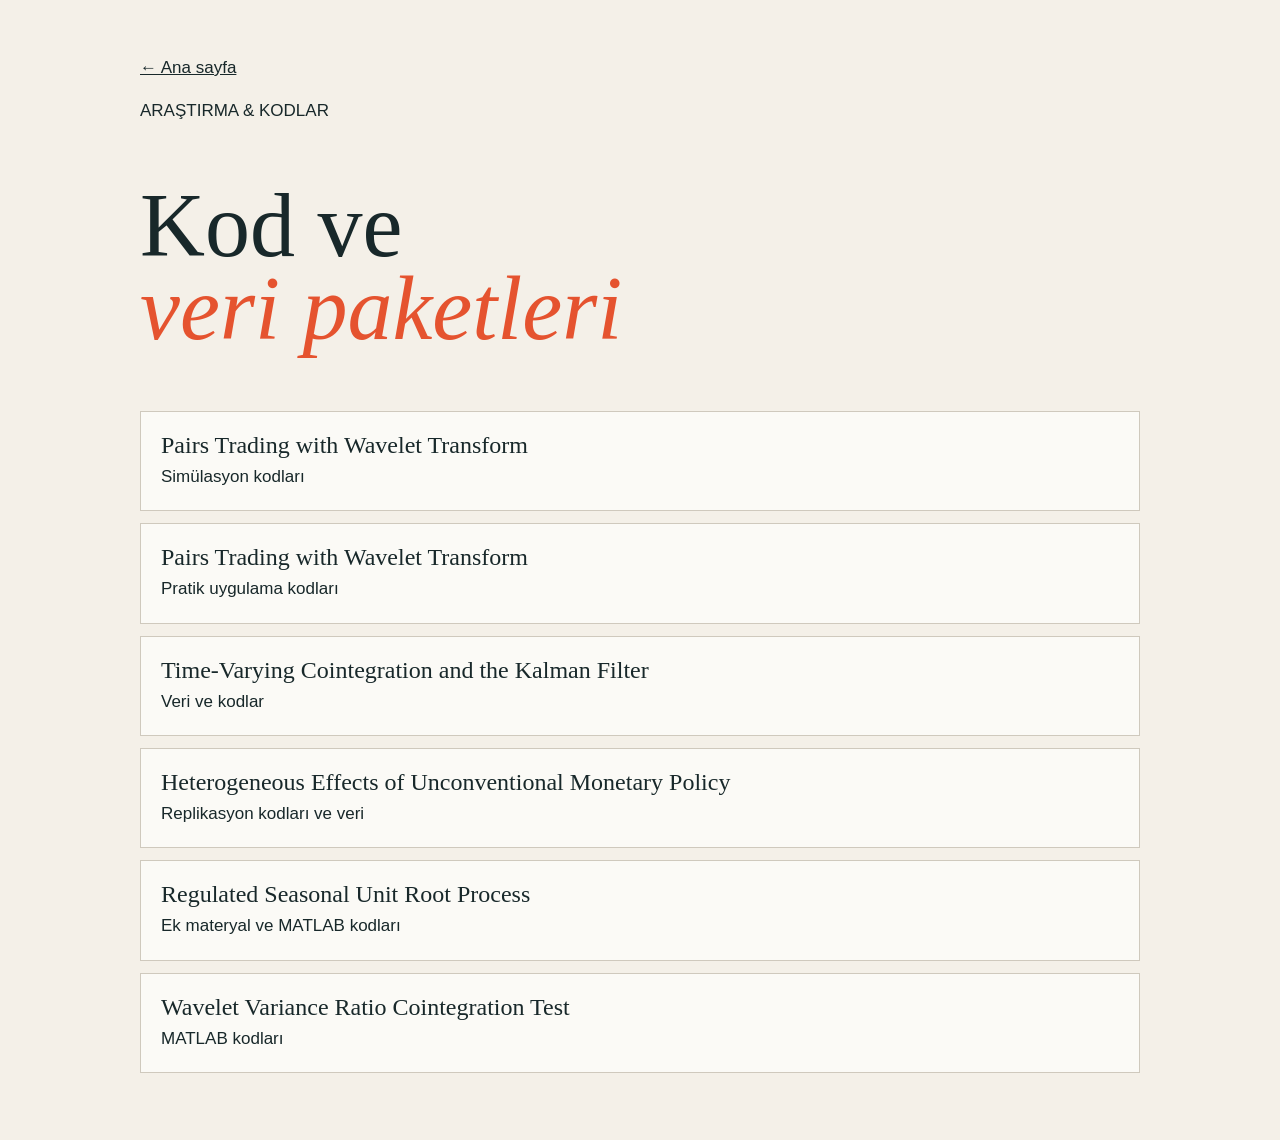
==== arastirma/index.html @ 459da1a3 "Add static GitHub Pages site" ====
<!doctype html><html lang="tr"><meta charset="utf-8"><meta name="viewport" content="width=device-width,initial-scale=1"><title>Araştırma & Kodlar</title><style>body{max-width:1000px;margin:auto;padding:55px 7vw;background:#f4f0e8;color:#18282a;font:17px/1.55 Arial}h1{font:clamp(48px,8vw,90px)/.92 Georgia,serif}em{color:#e5532f}.card{display:block;margin:12px 0;padding:20px;border:1px solid #cfc9bd;background:#fbfaf6;color:inherit;text-decoration:none}.card b{display:block;font:24px Georgia,serif;margin-bottom:5px}.back{color:#18282a}</style><a class="back" href="../">← Ana sayfa</a><p>ARAŞTIRMA & KODLAR</p><h1>Kod ve<br><em>veri paketleri</em></h1><a class="card" href="../public/codes/wavelet-pairs-trading-simulation-codes.zip"><b>Pairs Trading with Wavelet Transform</b>Simülasyon kodları</a><a class="card" href="../public/codes/wavelet-pairs-trading-practical-implementation.zip"><b>Pairs Trading with Wavelet Transform</b>Pratik uygulama kodları</a><a class="card" href="../public/codes/time-varying-cointegration-codes-and-data.zip"><b>Time-Varying Cointegration and the Kalman Filter</b>Veri ve kodlar</a><a class="card" href="../public/codes/monetary-policy-replication-codes-and-data.zip"><b>Heterogeneous Effects of Unconventional Monetary Policy</b>Replikasyon kodları ve veri</a><a class="card" href="../public/codes/regulated-seasonal-unit-root-supplementary-material.zip"><b>Regulated Seasonal Unit Root Process</b>Ek materyal ve MATLAB kodları</a><a class="card" href="../public/codes/wavelet-variance-ratio-codes.zip"><b>Wavelet Variance Ratio Cointegration Test</b>MATLAB kodları</a></html>
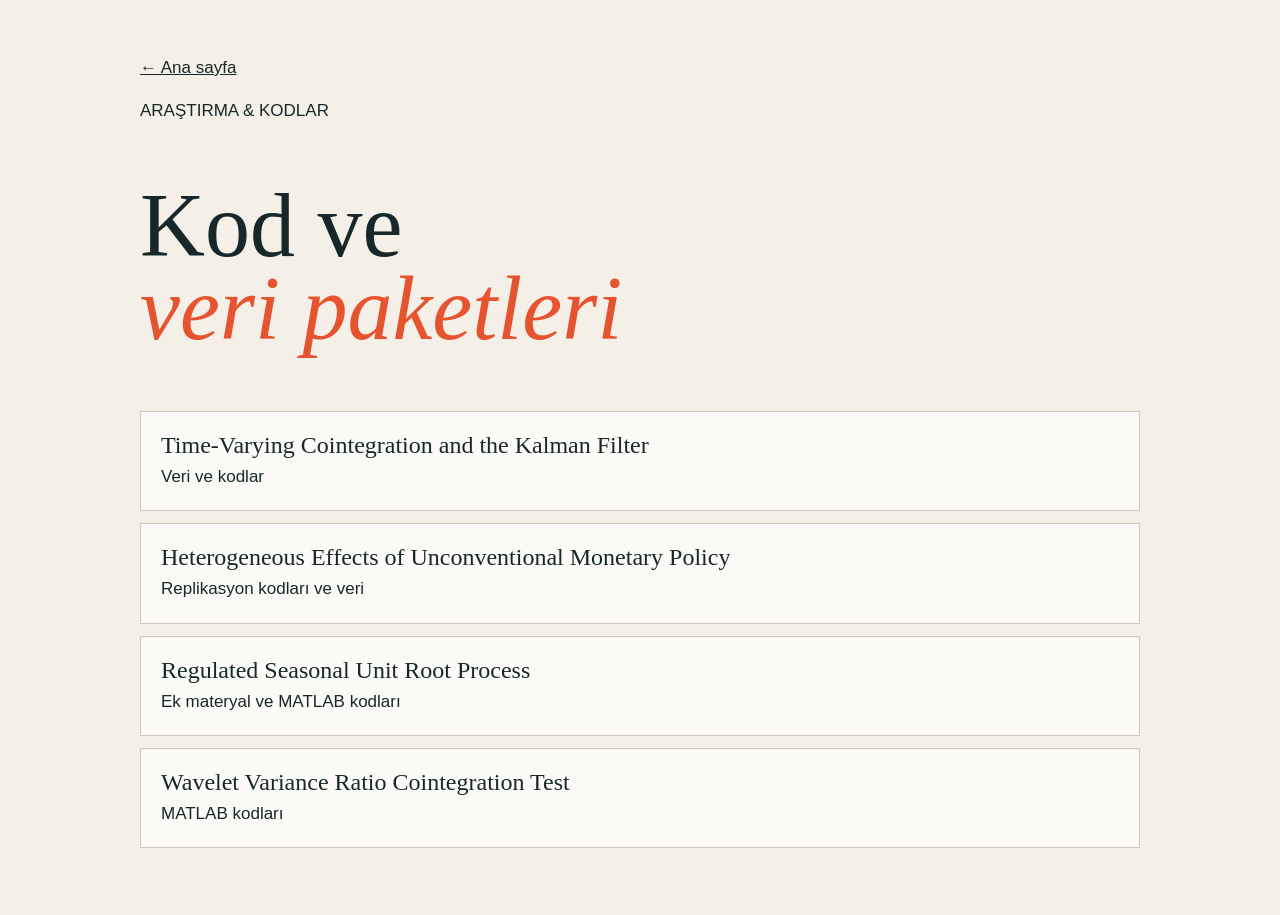
==== commit 5a5ea683: "Remove wavelet pairs trading code links from research page" ====
--- a/arastirma/index.html
+++ b/arastirma/index.html
@@ -1 +1 @@
-<!doctype html><html lang="tr"><meta charset="utf-8"><meta name="viewport" content="width=device-width,initial-scale=1"><title>Araştırma & Kodlar</title><style>body{max-width:1000px;margin:auto;padding:55px 7vw;background:#f4f0e8;color:#18282a;font:17px/1.55 Arial}h1{font:clamp(48px,8vw,90px)/.92 Georgia,serif}em{color:#e5532f}.card{display:block;margin:12px 0;padding:20px;border:1px solid #cfc9bd;background:#fbfaf6;color:inherit;text-decoration:none}.card b{display:block;font:24px Georgia,serif;margin-bottom:5px}.back{color:#18282a}</style><a class="back" href="../">← Ana sayfa</a><p>ARAŞTIRMA & KODLAR</p><h1>Kod ve<br><em>veri paketleri</em></h1><a class="card" href="../public/codes/wavelet-pairs-trading-simulation-codes.zip"><b>Pairs Trading with Wavelet Transform</b>Simülasyon kodları</a><a class="card" href="../public/codes/wavelet-pairs-trading-practical-implementation.zip"><b>Pairs Trading with Wavelet Transform</b>Pratik uygulama kodları</a><a class="card" href="../public/codes/time-varying-cointegration-codes-and-data.zip"><b>Time-Varying Cointegration and the Kalman Filter</b>Veri ve kodlar</a><a class="card" href="../public/codes/monetary-policy-replication-codes-and-data.zip"><b>Heterogeneous Effects of Unconventional Monetary Policy</b>Replikasyon kodları ve veri</a><a class="card" href="../public/codes/regulated-seasonal-unit-root-supplementary-material.zip"><b>Regulated Seasonal Unit Root Process</b>Ek materyal ve MATLAB kodları</a><a class="card" href="../public/codes/wavelet-variance-ratio-codes.zip"><b>Wavelet Variance Ratio Cointegration Test</b>MATLAB kodları</a></html>
+<!doctype html><html lang="tr"><meta charset="utf-8"><meta name="viewport" content="width=device-width,initial-scale=1"><title>Araştırma & Kodlar</title><style>body{max-width:1000px;margin:auto;padding:55px 7vw;background:#f4f0e8;color:#18282a;font:17px/1.55 Arial}h1{font:clamp(48px,8vw,90px)/.92 Georgia,serif}em{color:#e5532f}.card{display:block;margin:12px 0;padding:20px;border:1px solid #cfc9bd;background:#fbfaf6;color:inherit;text-decoration:none}.card b{display:block;font:24px Georgia,serif;margin-bottom:5px}.back{color:#18282a}</style><link rel="stylesheet" href="../site-preferences.css"><a class="back" href="../">← Ana sayfa</a><p>ARAŞTIRMA & KODLAR</p><h1>Kod ve<br><em>veri paketleri</em></h1><a class="card" href="../public/codes/time-varying-cointegration-codes-and-data.zip"><b>Time-Varying Cointegration and the Kalman Filter</b>Veri ve kodlar</a><a class="card" href="../public/codes/monetary-policy-replication-codes-and-data.zip"><b>Heterogeneous Effects of Unconventional Monetary Policy</b>Replikasyon kodları ve veri</a><a class="card" href="../public/codes/regulated-seasonal-unit-root-supplementary-material.zip"><b>Regulated Seasonal Unit Root Process</b>Ek materyal ve MATLAB kodları</a><a class="card" href="../public/codes/wavelet-variance-ratio-codes.zip"><b>Wavelet Variance Ratio Cointegration Test</b>MATLAB kodları</a></html>
--- a/site-preferences.css
+++ b/site-preferences.css
@@ -0,0 +1,39 @@
+/*
+  GitHub üzerinden okunabilirlik ayarları:
+  Aşağıdaki sayıları büyütüp küçülterek tüm ana sayfa yardımcı metinlerini
+  tek noktadan güncelleyebilirsiniz.
+*/
+:root {
+  --menu-font-size: 28px;
+  --action-font-size: 28px;
+  --section-label-font-size: 24px;
+  --location-font-size: 26px;
+}
+
+/* Ana sayfa: menü, düğmeler, bölüm etiketleri ve konum bilgisi */
+.navlinks,
+.navcta {
+  font-size: var(--menu-font-size);
+}
+
+.button,
+.textlink {
+  font-size: var(--action-font-size);
+}
+
+.label {
+  font-size: var(--section-label-font-size);
+}
+
+.side-note {
+  font-size: var(--location-font-size);
+  letter-spacing: 0.03em;
+}
+
+@media (max-width: 720px) {
+  :root {
+    --action-font-size: 20px;
+    --section-label-font-size: 18px;
+    --location-font-size: 20px;
+  }
+}
